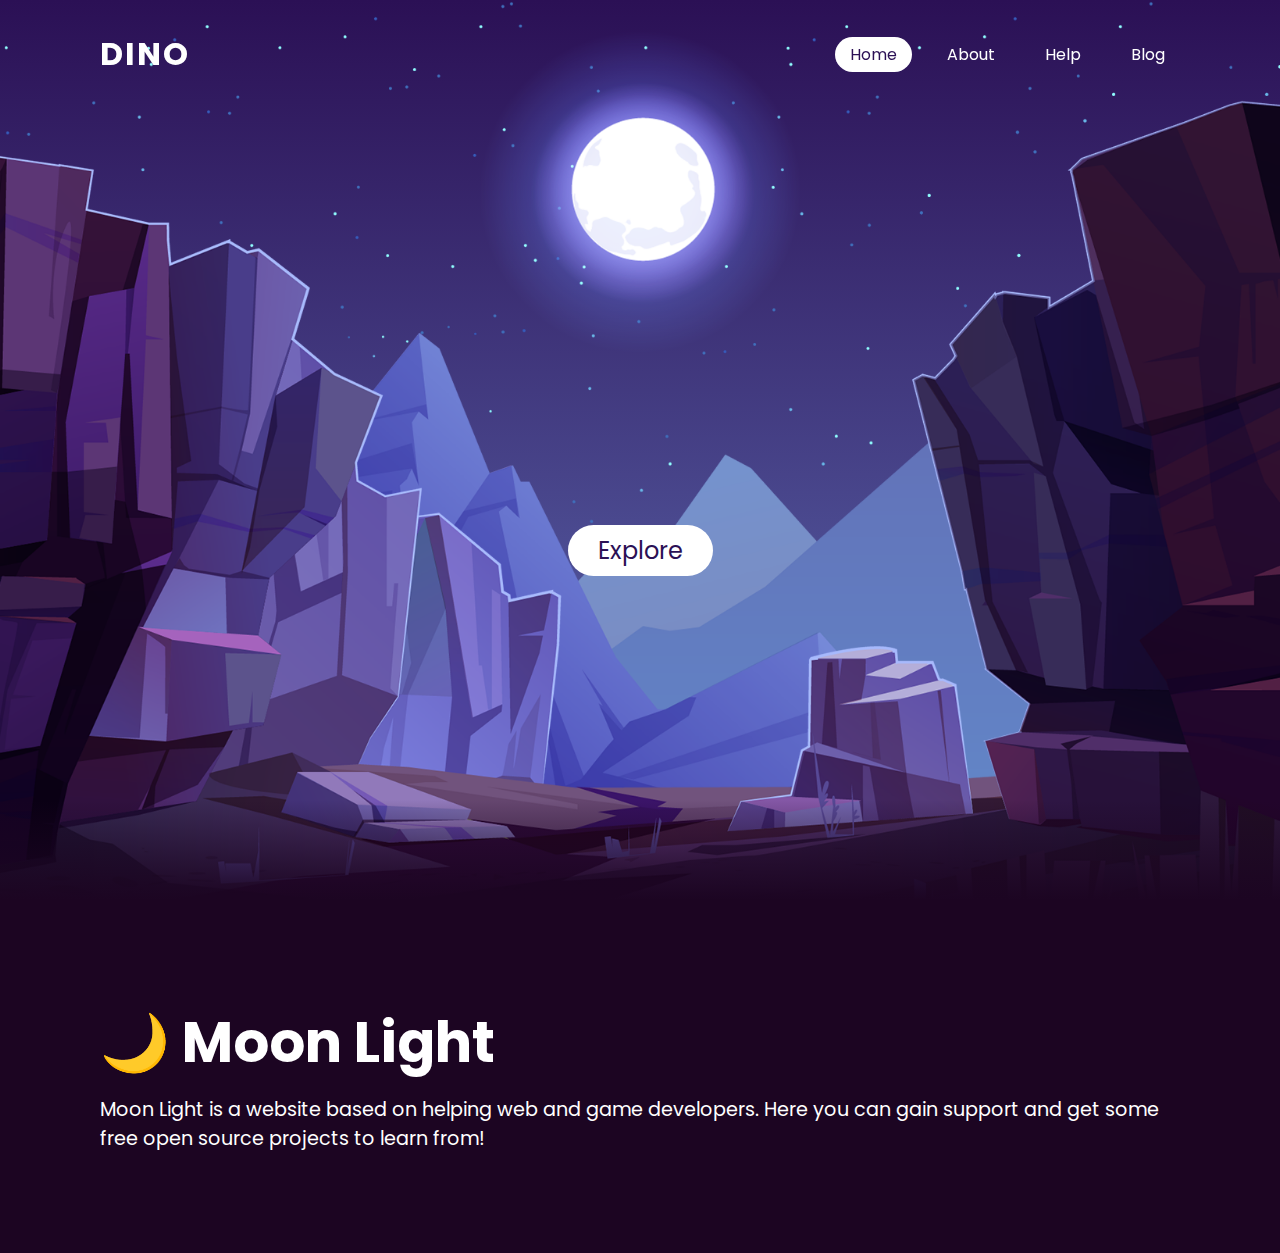
==== index.html @ 942c7349 "Add files via upload" ====
<!DOCTYPE html>
<html lang="en">
    <head>
        <title>Moon Light | Home</title>
        <link rel="icon" type="image/x-icon" href="favicon.ico">
        <link rel="stylesheet" type="text/css" href="style.css">
    </head>
    <body>
        <header>
            <a href="#" class="logo">Dino</a>
            <ul>
                <li><a href="index.html" class="active">Home</a></li>
                <li><a href="About.html">About</a></li>
                <li><a href="Help.html">Help</a></li>
                <li><a href="Blog.html">Blog</a></li>
            </ul>
        </header>
        <section>
            <img src="stars.png" id="stars">
            <img src="moon.png" id="moon">
            <img src="mountains_behind.png" id="mountains_behind">
            <h2 id="text">Moon Light</h2>
            <a href="#sec" id="btn">Explore</a>
            <img src="mountains_front.png" id="mountains_front">
        </section>
        <div class="sec" id="sec">
            <h2>🌙 Moon Light</h2>
            <p>Moon Light is a website based on helping web and game developers. Here you can gain support and get some free open source projects to learn from!</p>
        </div>
        <script>
            let stars = document.getElementById('stars');
            let moon = document.getElementById('moon');
            let mountains_behind = document.getElementById('mountains_behind');
            let text = document.getElementById('text');
            let btn = document.getElementById('btn');
            let mountains_front = document.getElementById('mountains_front');

            window.addEventListener('scroll', function(){
                let value = window.scrollY;
                stars.style.left = value * 0.25 + 'px';
                moon.style.top = value * 1.05 + 'px';
                mountains_behind.style.top = value * .5 + 'px';
                mountains_front.style.top = value * 0 + 'px';
                text.style.marginRight = value * 4 + 'px';
                text.style.marginTop = value * 1.5 + 'px';
                btn.style.marginTop = value * 1.5 + 'px';
            })
        </script>
    </body>
</html>
---- style.css ----
@import url('https://fonts.googleapis.com/css?family=Poppins:300,400,500,600,700,800,900&display=swap');
*
{
    margin: 0;
    padding: 0;
    box-sizing: border-box;
    font-family: 'Poppins', sans-serif;
    scroll-behavior: smooth;
}
body
{
    min-height: 100vh;
    background: linear-gradient(#2b1055,#7597de);
    overflow-x: hidden;
}
header
{
    position: absolute;
    top: 0;
    left: 0;
    width: 100%;
    padding: 30px 100px;
    display: flex;
    justify-content: space-between;
    align-items: center;
    z-index: 1000;
}
header .logo
{
    color: #fff;
    font-weight: 700;
    text-decoration: none;
    font-size: 2em;
    text-transform: uppercase;
    letter-spacing: 2px;
}
header ul
{
    display: flex;
    justify-content: center;
    align-items: center;
}
header ul li
{
    list-style: none;
    margin-left: 20px;
}
header ul li a 
{
    text-decoration: none;
    padding: 6px 15px;
    color: #fff;
    border-radius: 20px;
}
header ul li a:hover ,
header ul li a.active
{
    background: #fff;
    color: #2b1055;
}
section
{
    position: relative;
    width: 100%;
    height: 100vh;
    padding: 100px;
    display: flex;
    justify-content: center;
    align-items: center;
}
section::before
{
    content: '';
    position: absolute;
    bottom: 0;
    width: 100%;
    height: 100px;
    background: linear-gradient(to top, #1c0522,transparent);
    z-index: 1000;
}
section img
{
    position: absolute;
    top: 0;
    left: 0;
    width: 100%;
    height: 100%;
    object-fit: cover;
    pointer-events: none;
}
section img#moon
{
    mix-blend-mode: screen;
}
section img#mountains_front
{
    z-index: 10;

}
#text
{
    position: absolute;
    right: -350px;
    color: #fff;
    white-space: nowrap;
    font-size: 7.5vw;
    z-index: 9;
}
#btn
{
    text-decoration: none;
    display: inline-block;
    padding: 8px 30px;
    border-radius: 40px;
    background-color: #fff;
    color: #2b1055;
    font-size: 1.5em;
    z-index: 9;
    transform: translateY(100px);
}
#learnBtn
{
    text-decoration: none;
    display: inline-block;
    padding: 8px 30px;
    border-radius: 40px;
    background-color: #fff;
    color: #2b1055;
    font-size: 1.5em;
    z-index: 9;
    transform: translateY(100px);
}
#javaBtn
{
    text-decoration: none;
    display: inline-block;
    padding: 8px 30px;
    border-radius: 40px;
    background-color: #fff;
    color: #2b1055;
    font-size: 1.5em;
    z-index: 9;
    transform: translateY(100px);
}
.sec
{
    position: relative;
    padding: 100px;
    background: #1c0522;
}
.sec h2
{
    font-size: 3.5em;
    margin-bottom: 10px;
    color: #fff;

}
.sec p
{
    font-size: 1.2em;
    color: #fff;
    
}
#mad
{
    color: #fff;
    font-weight: 700;
    text-decoration: none;
    font-size: 2em;
    text-transform: uppercase;
    letter-spacing: 2px;
}
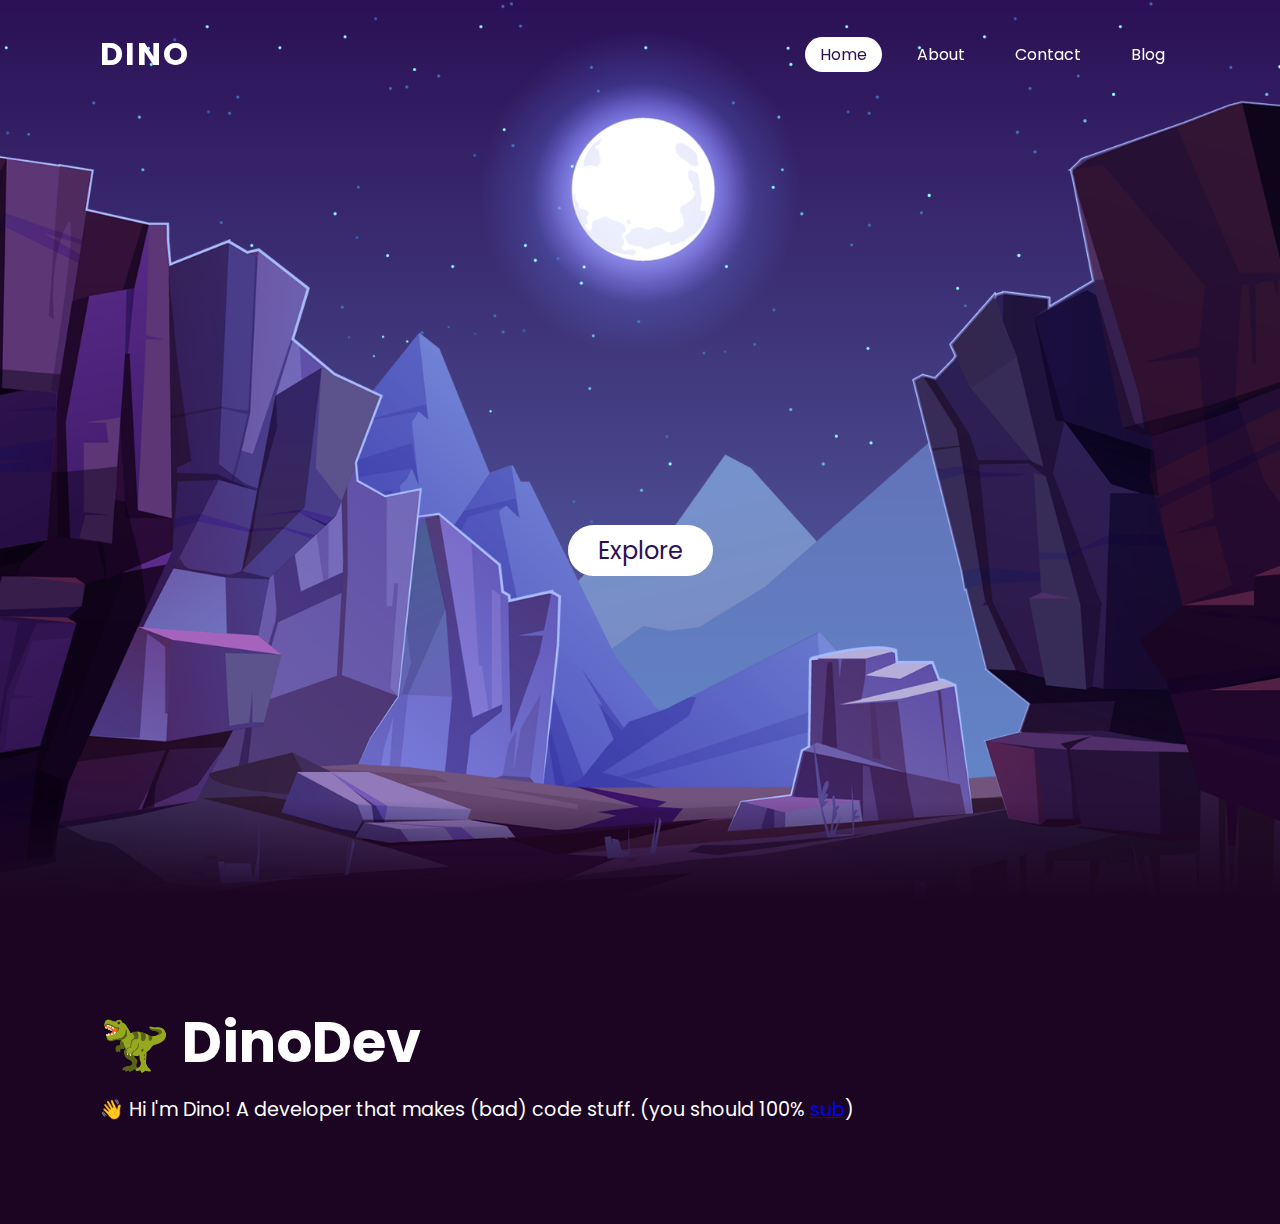
==== commit 7d8bd5af: "Add files via upload" ====
--- a/index.html
+++ b/index.html
@@ -1,7 +1,7 @@
 <!DOCTYPE html>
 <html lang="en">
     <head>
-        <title>Moon Light | Home</title>
+        <title>DinoDev | Home</title>
         <link rel="icon" type="image/x-icon" href="favicon.ico">
         <link rel="stylesheet" type="text/css" href="style.css">
     </head>
@@ -11,7 +11,7 @@
             <ul>
                 <li><a href="index.html" class="active">Home</a></li>
                 <li><a href="About.html">About</a></li>
-                <li><a href="Help.html">Help</a></li>
+                <li><a href="Contact.html">Contact</a></li>
                 <li><a href="Blog.html">Blog</a></li>
             </ul>
         </header>
@@ -19,13 +19,13 @@
             <img src="stars.png" id="stars">
             <img src="moon.png" id="moon">
             <img src="mountains_behind.png" id="mountains_behind">
-            <h2 id="text">Moon Light</h2>
+            <h2 id="text">DinoDev</h2>
             <a href="#sec" id="btn">Explore</a>
             <img src="mountains_front.png" id="mountains_front">
         </section>
         <div class="sec" id="sec">
-            <h2>🌙 Moon Light</h2>
-            <p>Moon Light is a website based on helping web and game developers. Here you can gain support and get some free open source projects to learn from!</p>
+            <h2>🦖 DinoDev</h2>
+            <p>👋 Hi I'm Dino! A developer that makes (bad) code stuff. (you should 100% <a href="https://www.youtube.com/@NotDino/videos">sub</a>)</p>
         </div>
         <script>
             let stars = document.getElementById('stars');
